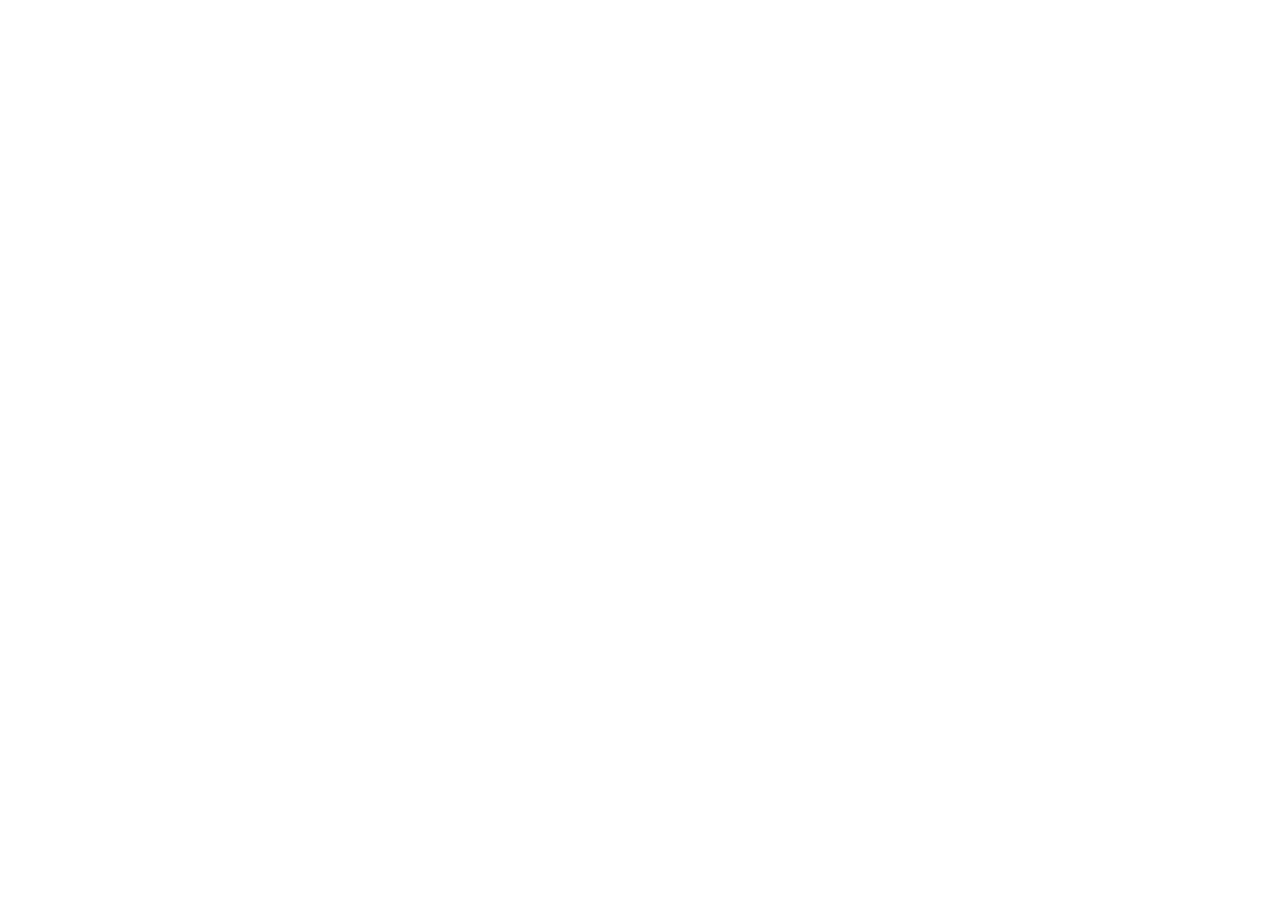
==== index.html @ 9cc9e2bd "name correction" ====
<!DOCTYPE html>
<html lang="pt-pt">
<head>
    <link rel="preconnect" href="https://fonts.googleapis.com">
    <link rel="preconnect" href="https://fonts.gstatic.com" crossorigin>
    <meta charset="UTF-8">
    <meta name="viewport" content="width=device-width, initial-scale=1.0">
    <title>Travel Perfil</title>
    <link href="https://fonts.googleapis.com/css2?family=Alice&family=Open+Sans:ital,wght@0,300..800;1,300..800&family=Poppins:wght@400;700&display=swap" rel="stylesheet">
    <link rel="stylesheet" href="styles/index.css">
</head>
<body>
    
</body>
</html>
---- styles/index.css ----
@import url(global.css);
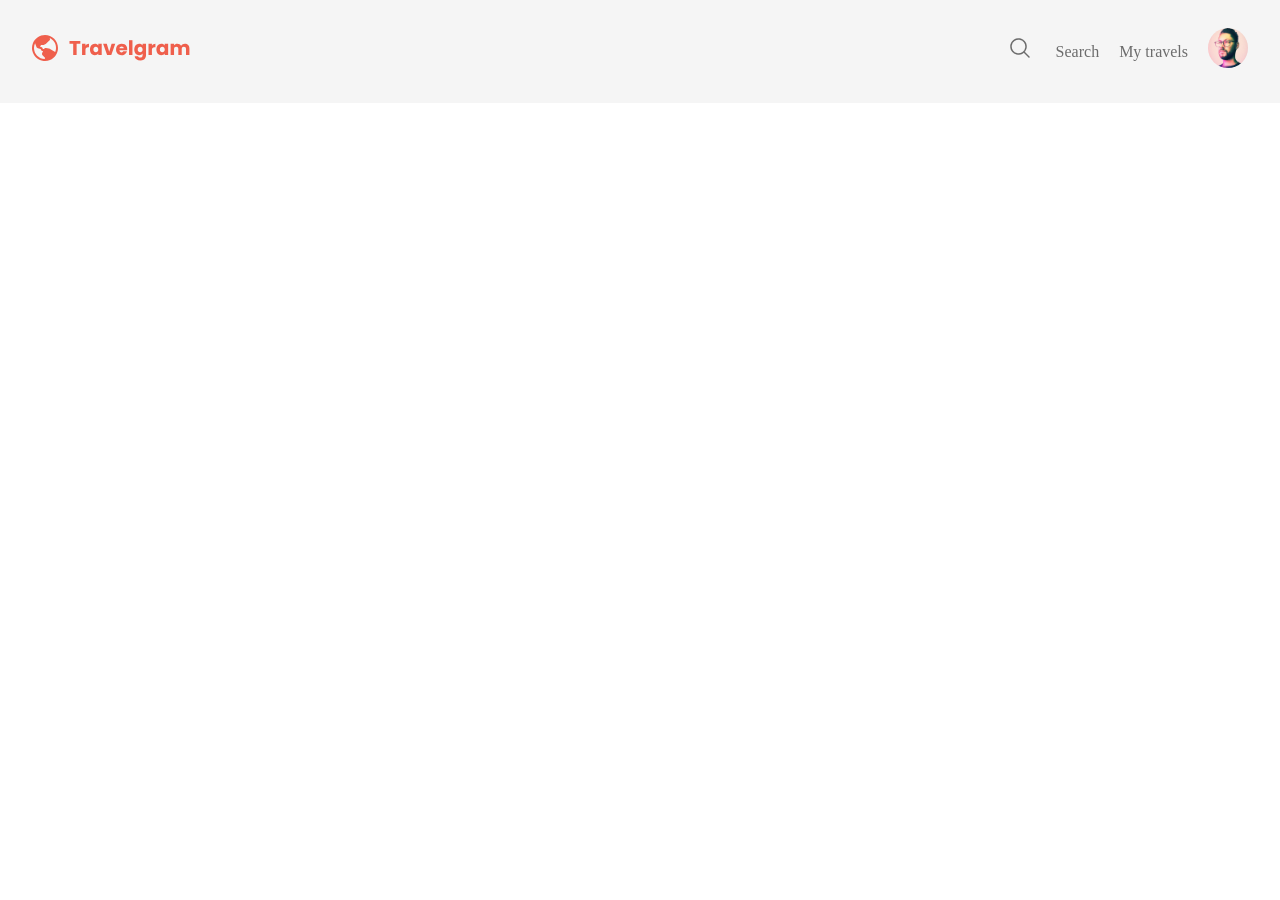
==== commit 240dcfd6: "navigation" ====
--- a/index.html
+++ b/index.html
@@ -10,6 +10,24 @@
     <link rel="stylesheet" href="styles/index.css">
 </head>
 <body>
+    <div class="bg-surface-color">
+
+        <nav class="container">
+            <a href="#" id="logo">
+                <img src="./assets/logo.svg" alt="logo">
+            </a>
+            
+            <ul id="primary-menu">
+                <li><a href="#"><img src="./assets/icons/Menu item.png" alt="search"></a></li>
+                <li><a href="#">Search</a></a></li>
+                <li><a href="#">My travels</a></li>
+                <li><a href="#"><img class="avatar-sm" src="./assets/avatar.jpg" alt="nuno avatar"></a></li>
+            </ul>
+        </nav>
     
+    </div>
+    <header>
+
+    </header>
 </body>
 </html>
--- a/styles/index.css
+++ b/styles/index.css
@@ -1 +1,2 @@
-@import url(global.css);+@import url(global.css);
+@import url(nav.css);
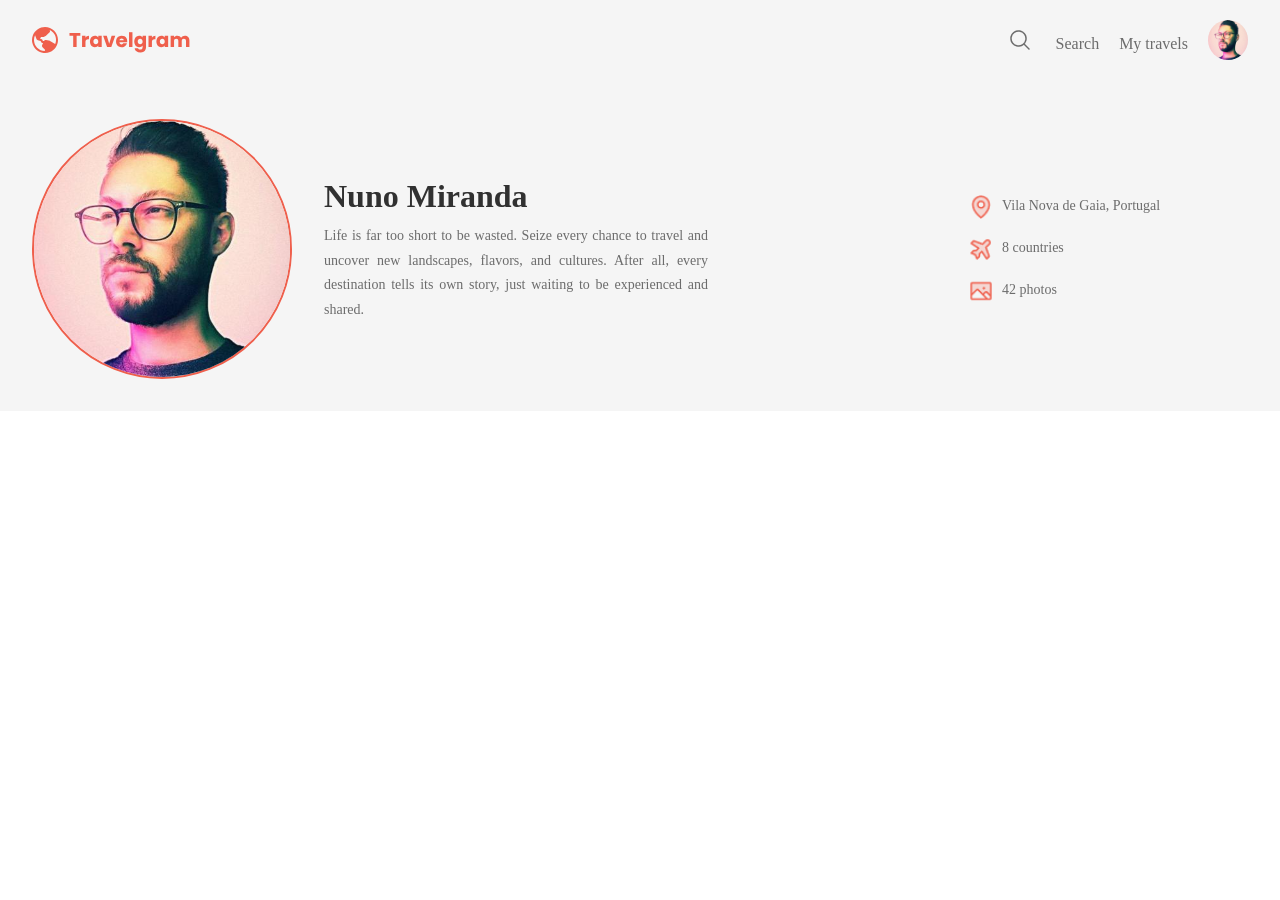
==== commit bb3f4908: "header" ====
--- a/index.html
+++ b/index.html
@@ -25,9 +25,38 @@
             </ul>
         </nav>
     
+        <header>
+          
+            <div class="container">
+                <div id="profile">
+                    <img class="avatar-md" src="./assets/avatar.jpg" alt="Avatar de Nuno Miranda">
+                    <div>
+                        <h1>Nuno Miranda</h1>
+                        <p>Life is far too short to be wasted. 
+                            Seize every chance to travel and uncover new landscapes, flavors, and cultures. 
+                            After all, every destination tells its own story, 
+                            just waiting to be experienced and shared.</p>
+                    </div>
+                </div>
+
+                <ul id="info">
+                    <li>
+                        <img src="./assets/icons/MapPin.png" alt="MapIcon">
+                        <span>Vila Nova de Gaia, Portugal</span>
+                    </li>
+                    <li>
+                        <img src="./assets/icons/AirplaneTilt.png" alt="AirplaneIcon">
+                        <span>8 countries</span>
+                    </li>
+                    <li>
+                        <img src="./assets/icons/Image.png" alt="PhotoIcon">
+                        <span>42 photos</span>
+                    </li>
+                </ul>
+
+            </div>
+
+        </header>
     </div>
-    <header>
-
-    </header>
 </body>
 </html>
--- a/styles/index.css
+++ b/styles/index.css
@@ -1,2 +1,3 @@
 @import url(global.css);
-@import url(nav.css);+@import url(nav.css);
+@import url(header.css);
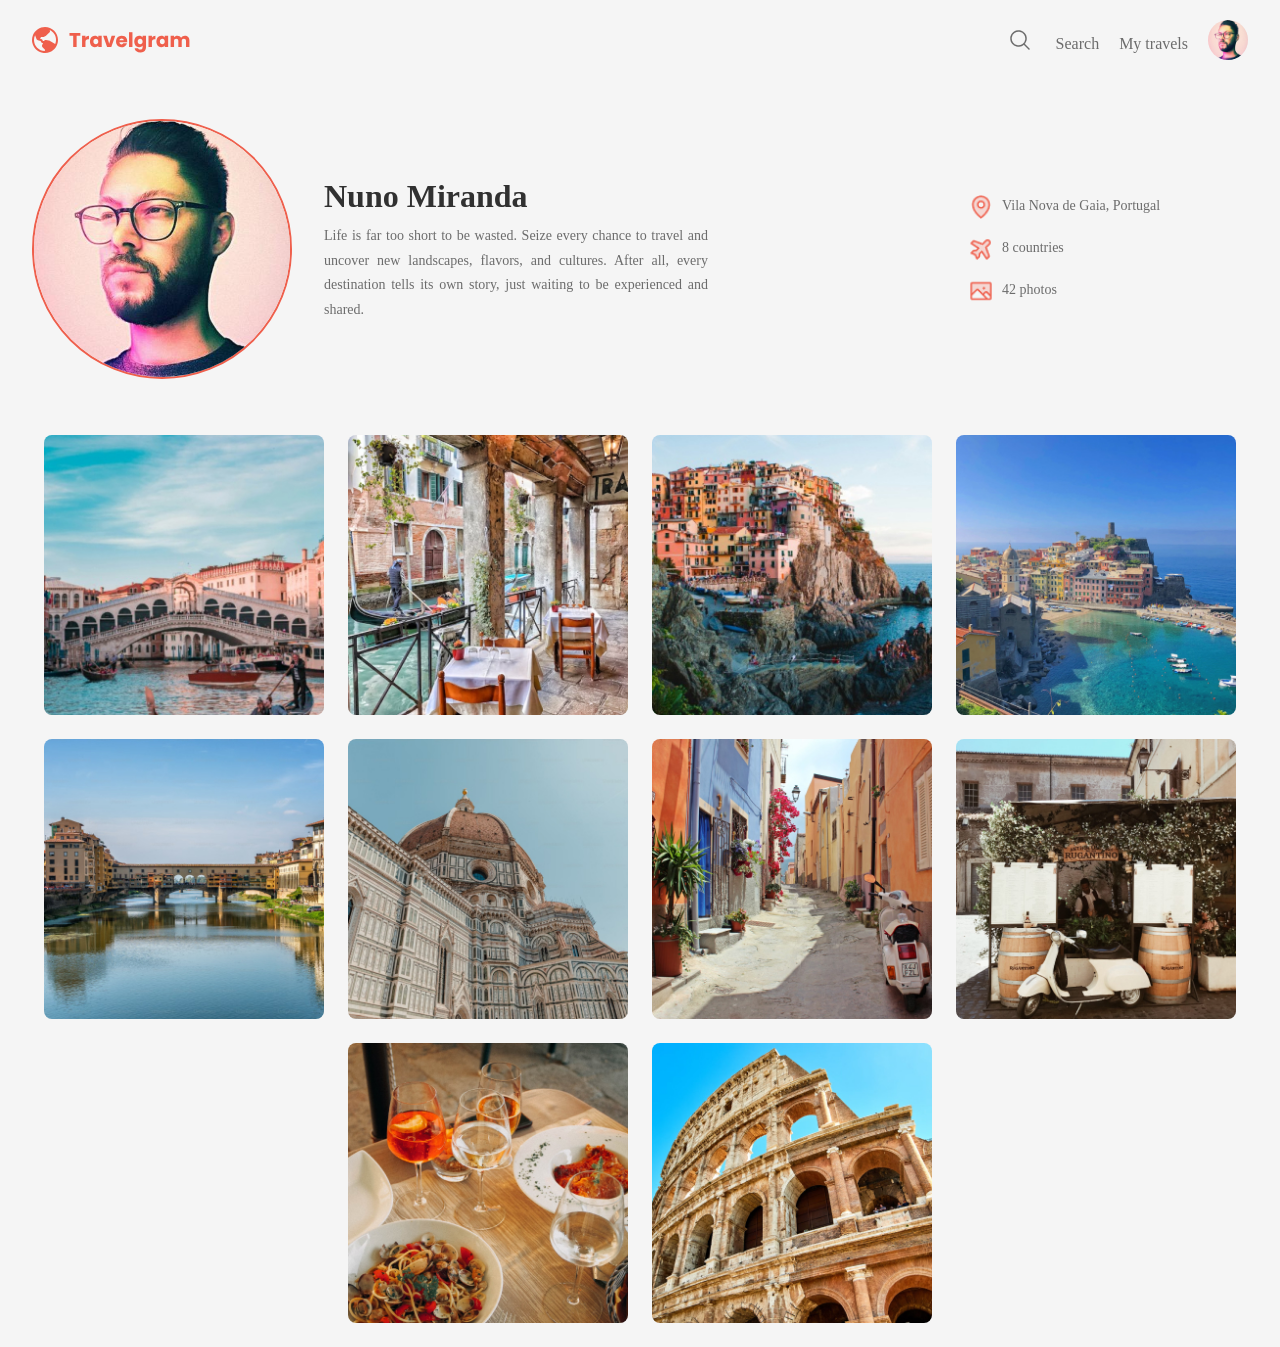
==== commit 3a1aec39: "main implemented" ====
--- a/index.html
+++ b/index.html
@@ -57,6 +57,20 @@
             </div>
 
         </header>
+
+        <main class="container">
+            <img src="./assets/places/Image-1.jpg" alt="...">
+            <img src="./assets/places/Image-2.jpg" alt="...">
+            <img src="./assets/places/Image-3.jpg" alt="...">
+            <img src="./assets/places/Image-4.jpg" alt="...">
+            <img src="./assets/places/Image-5.jpg" alt="...">
+            <img src="./assets/places/Image-6.jpg" alt="...">
+            <img src="./assets/places/Image-7.jpg" alt="...">
+            <img src="./assets/places/Image-8.jpg" alt="...">
+            <img src="./assets/places/Image-9.jpg" alt="...">
+            <img src="./assets/places/Image-10.jpg" alt="...">
+        </main>
+
     </div>
 </body>
 </html>
--- a/styles/index.css
+++ b/styles/index.css
@@ -1,3 +1,4 @@
 @import url(global.css);
 @import url(nav.css);
-@import url(header.css);+@import url(header.css);
+@import url(main.css);
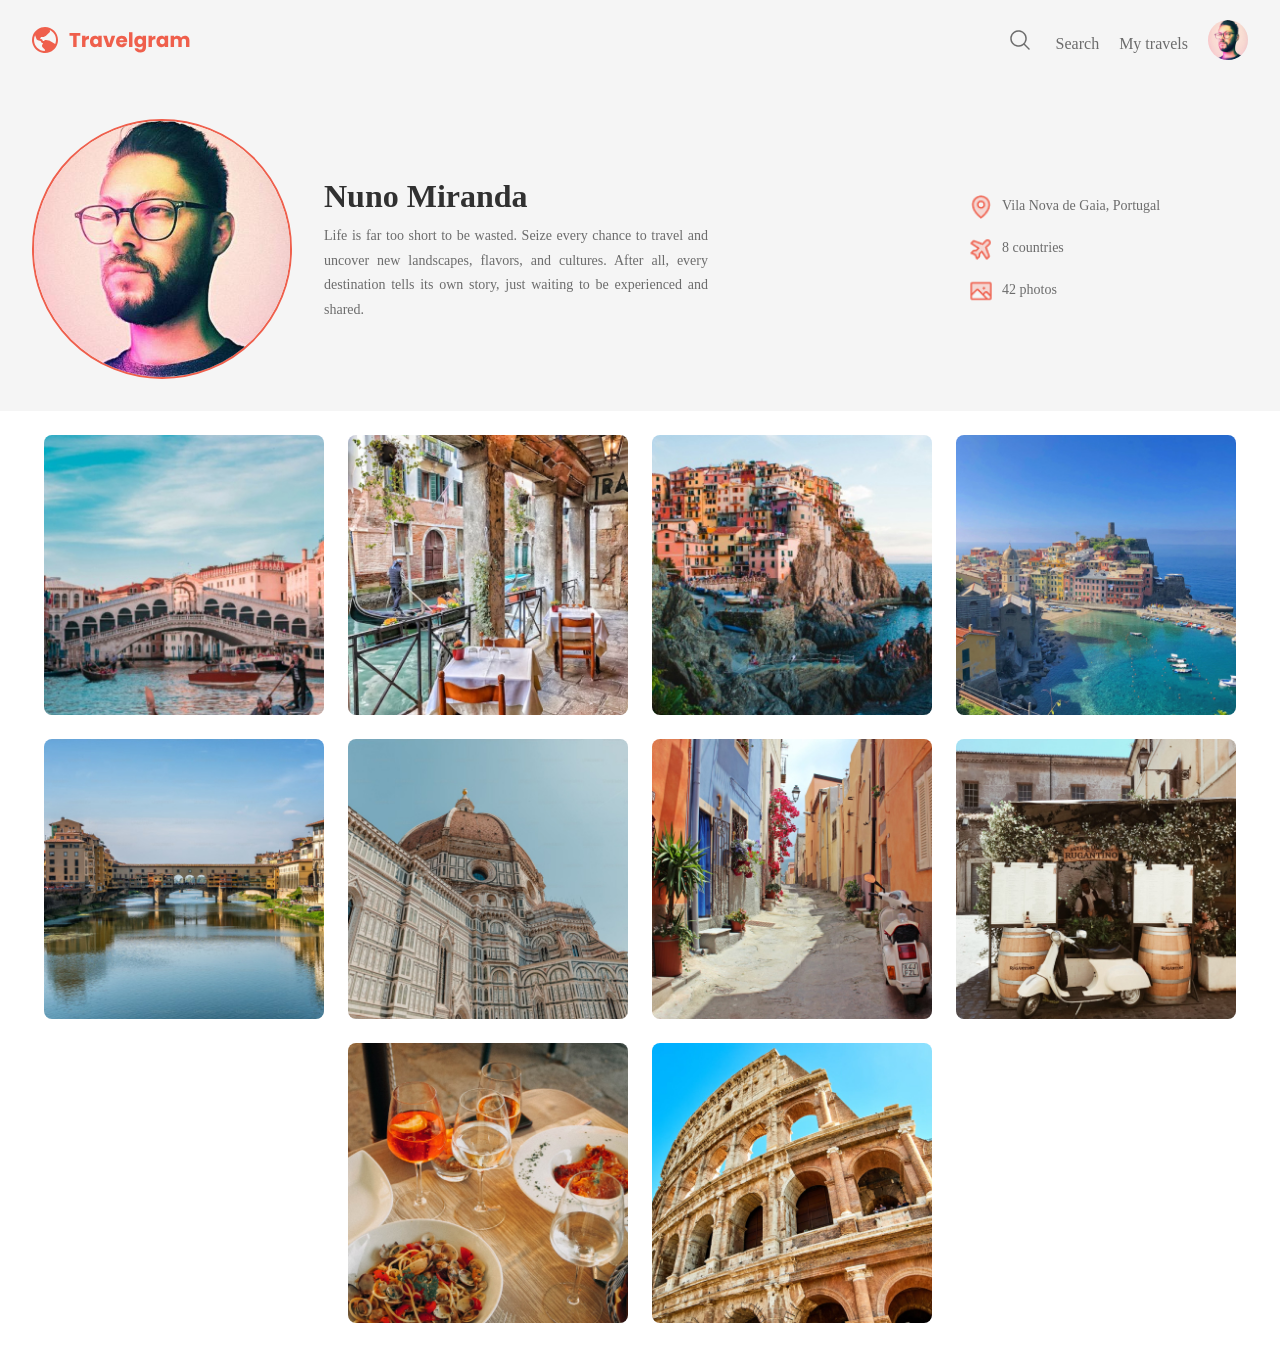
==== commit 40c2cecd: "bg header fixed" ====
--- a/index.html
+++ b/index.html
@@ -57,6 +57,7 @@
             </div>
 
         </header>
+    </div>
 
         <main class="container">
             <img src="./assets/places/Image-1.jpg" alt="...">
@@ -71,6 +72,5 @@
             <img src="./assets/places/Image-10.jpg" alt="...">
         </main>
 
-    </div>
 </body>
 </html>
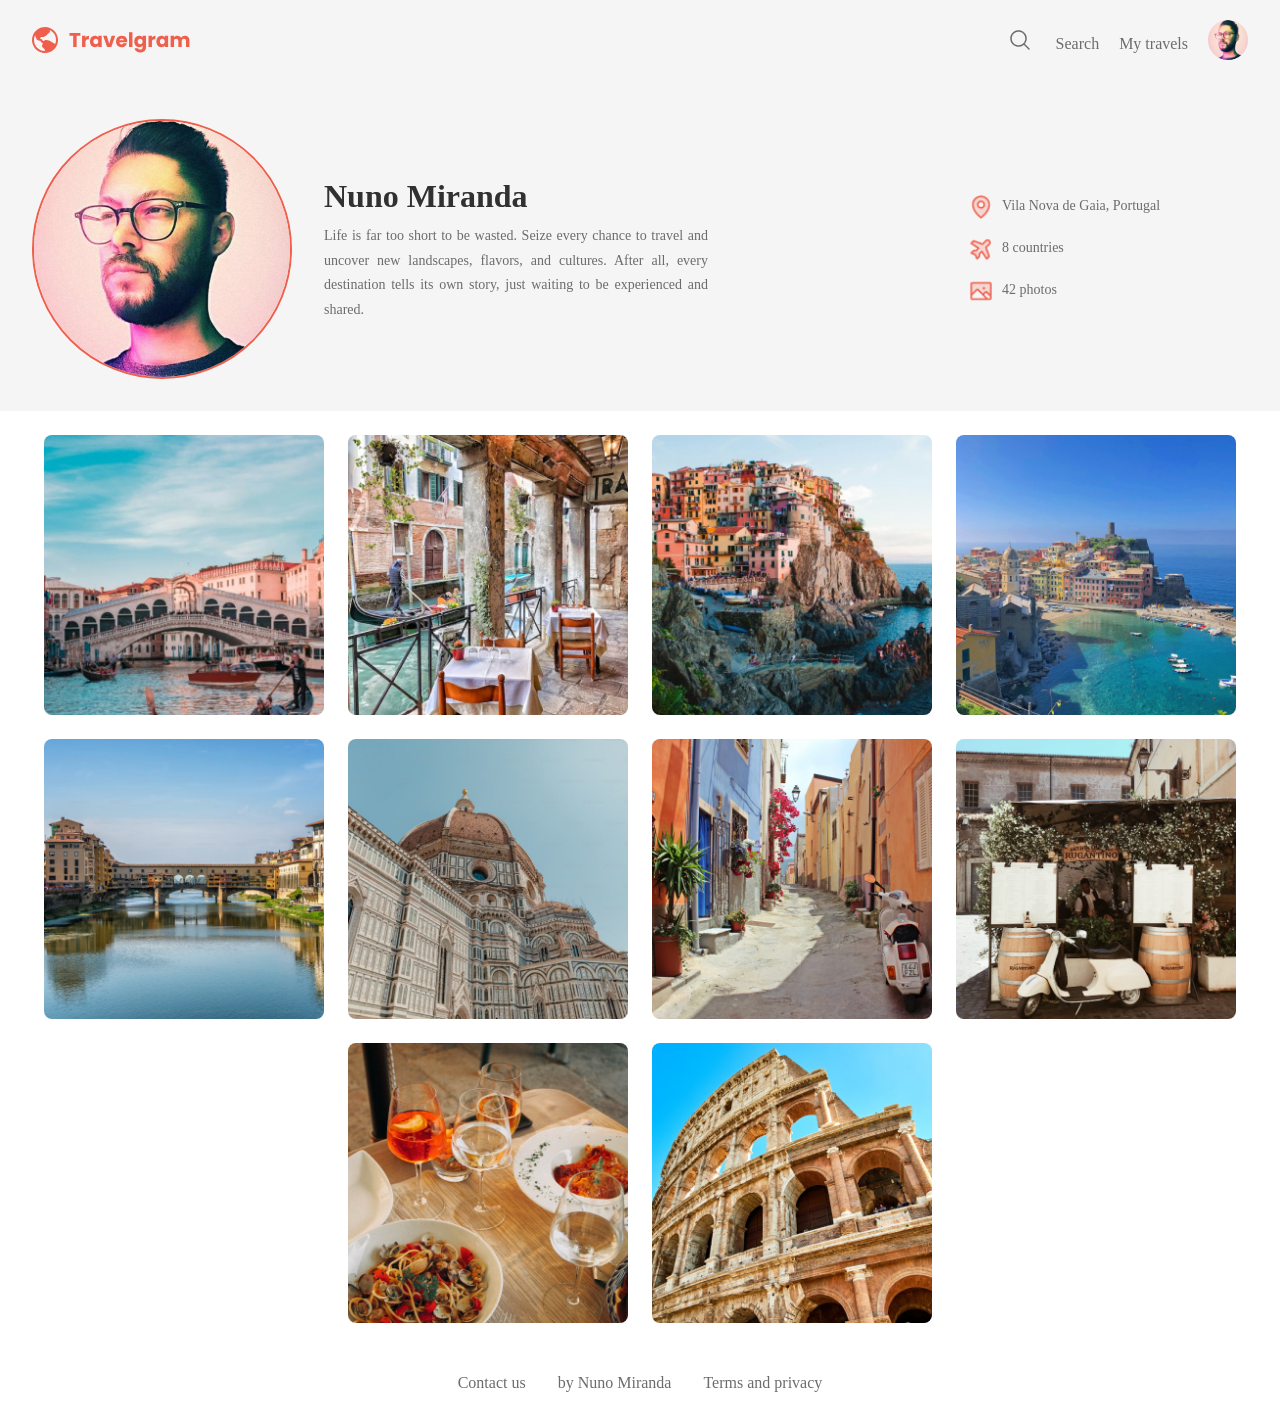
==== commit fb54e337: "footer" ====
--- a/index.html
+++ b/index.html
@@ -72,5 +72,17 @@
             <img src="./assets/places/Image-10.jpg" alt="...">
         </main>
 
+        <footer>
+            <div>
+                <span>Contact us</span>
+            </div>
+            <div>
+                by Nuno Miranda
+            </div>
+            <div>
+                <span>Terms and privacy</span>
+            </div>
+        </footer>
+
 </body>
 </html>
--- a/styles/index.css
+++ b/styles/index.css
@@ -1,4 +1,5 @@
 @import url(global.css);
 @import url(nav.css);
 @import url(header.css);
-@import url(main.css);+@import url(main.css);
+@import url(footer.css);
